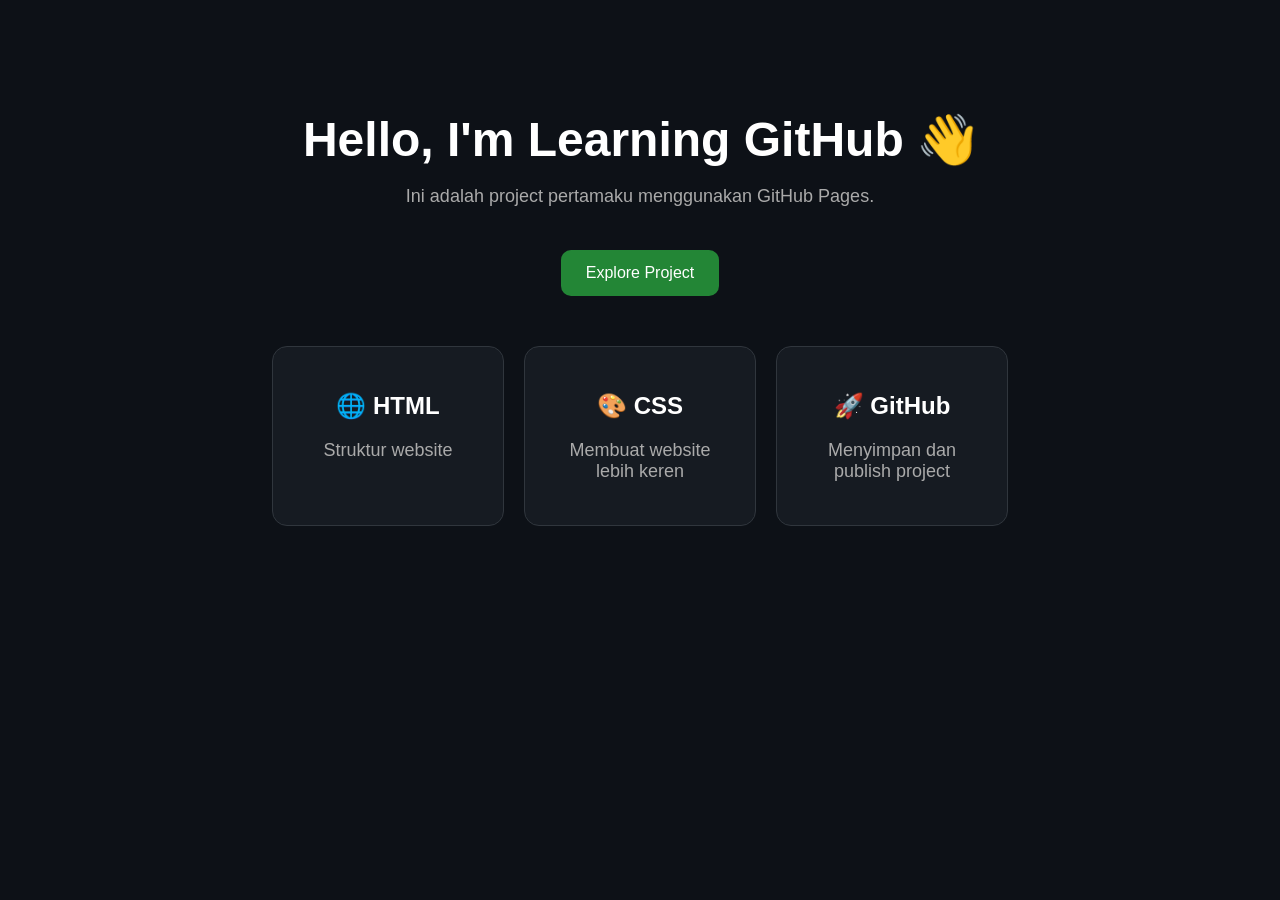
==== index.html @ aaffefe5 "Update index.html for improved content and structure" ====
<!DOCTYPE html>
<html lang="id">
<head>
    <meta charset="UTF-8">
    <meta name="viewport" content="width=device-width, initial-scale=1.0">

    <title>Learn GitHub</title>

    <link rel="stylesheet" href="style.css">
</head>

<body>

    <div class="container">

        <h1>Hello, I'm Learning GitHub 👋</h1>

        <p>
            Ini adalah project pertamaku menggunakan GitHub Pages.
        </p>

        <a href="#" class="button">
            Explore Project
        </a>

        <div class="cards">

            <div class="card">
                <h2>🌐 HTML</h2>
                <p>Struktur website</p>
            </div>

            <div class="card">
                <h2>🎨 CSS</h2>
                <p>Membuat website lebih keren</p>
            </div>

            <div class="card">
                <h2>🚀 GitHub</h2>
                <p>Menyimpan dan publish project</p>
            </div>

        </div>

    </div>

</body>
</html>
---- style.css ----
body {
    margin: 0;
    font-family: Arial, sans-serif;
    background: #0d1117;
    color: white;
    text-align: center;
}

.container {
    max-width: 800px;
    margin: auto;
    padding: 80px 20px;
}

h1 {
    font-size: 48px;
    margin-bottom: 10px;
}

p {
    color: #aaa;
    font-size: 18px;
}

.button {
    display: inline-block;
    margin-top: 25px;
    padding: 14px 25px;
    background: #238636;
    color: white;
    text-decoration: none;
    border-radius: 10px;
}

.cards {
    display: flex;
    justify-content: center;
    gap: 20px;
    margin-top: 50px;
    flex-wrap: wrap;
}

.card {
    background: #161b22;
    padding: 25px;
    border-radius: 15px;
    width: 180px;
    border: 1px solid #30363d;
}
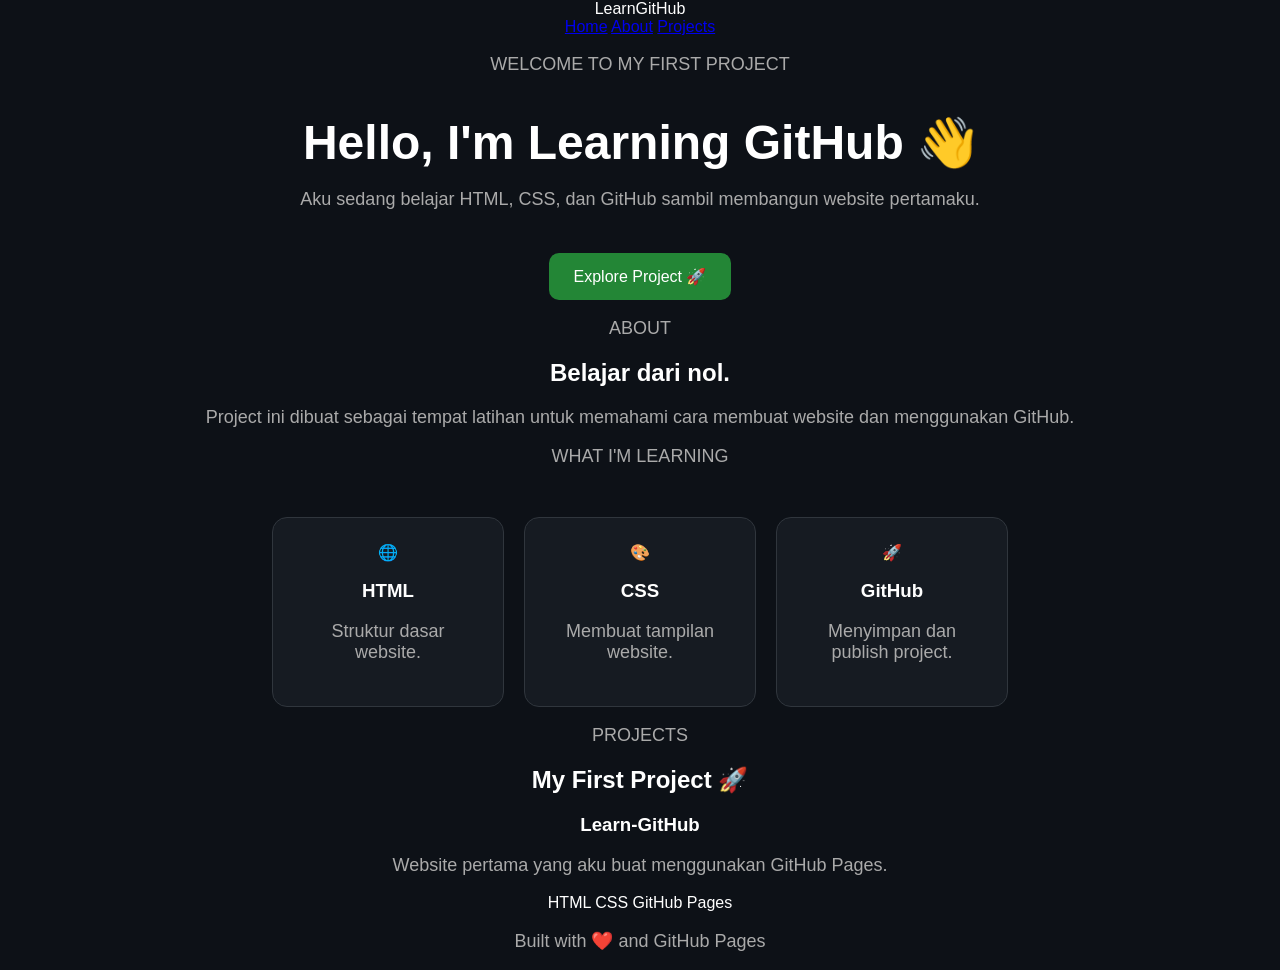
==== commit 61b675db: "Refactor index.html structure and content" ====
--- a/index.html
+++ b/index.html
@@ -1,5 +1,6 @@
 <!DOCTYPE html>
 <html lang="id">
+
 <head>
     <meta charset="UTF-8">
     <meta name="viewport" content="width=device-width, initial-scale=1.0">
@@ -11,38 +12,115 @@
 
 <body>
 
-    <div class="container">
+    <!-- NAVBAR -->
+    <nav>
+        <div class="logo">Learn<span>GitHub</span></div>
 
-        <h1>Hello, I'm Learning GitHub 👋</h1>
+        <div class="nav-links">
+            <a href="#home">Home</a>
+            <a href="#about">About</a>
+            <a href="#projects">Projects</a>
+        </div>
+    </nav>
+
+
+    <!-- HERO -->
+    <section id="home" class="hero">
+
+        <p class="small-title">WELCOME TO MY FIRST PROJECT</p>
+
+        <h1>
+            Hello, I'm Learning
+            <span>GitHub 👋</span>
+        </h1>
+
+        <p class="description">
+            Aku sedang belajar HTML, CSS, dan GitHub
+            sambil membangun website pertamaku.
+        </p>
+
+        <a href="#projects" class="button">
+            Explore Project 🚀
+        </a>
+
+    </section>
+
+
+    <!-- ABOUT -->
+    <section id="about" class="section">
+
+        <p class="small-title">ABOUT</p>
+
+        <h2>Belajar dari nol.</h2>
 
         <p>
-            Ini adalah project pertamaku menggunakan GitHub Pages.
+            Project ini dibuat sebagai tempat latihan
+            untuk memahami cara membuat website dan
+            menggunakan GitHub.
         </p>
 
-        <a href="#" class="button">
-            Explore Project
-        </a>
+    </section>
+
+
+    <!-- SKILLS -->
+    <section class="section">
+
+        <p class="small-title">WHAT I'M LEARNING</p>
 
         <div class="cards">
 
             <div class="card">
-                <h2>🌐 HTML</h2>
-                <p>Struktur website</p>
+                <div class="icon">🌐</div>
+                <h3>HTML</h3>
+                <p>Struktur dasar website.</p>
             </div>
 
             <div class="card">
-                <h2>🎨 CSS</h2>
-                <p>Membuat website lebih keren</p>
+                <div class="icon">🎨</div>
+                <h3>CSS</h3>
+                <p>Membuat tampilan website.</p>
             </div>
 
             <div class="card">
-                <h2>🚀 GitHub</h2>
-                <p>Menyimpan dan publish project</p>
+                <div class="icon">🚀</div>
+                <h3>GitHub</h3>
+                <p>Menyimpan dan publish project.</p>
             </div>
 
         </div>
 
-    </div>
+    </section>
+
+
+    <!-- PROJECTS -->
+    <section id="projects" class="section">
+
+        <p class="small-title">PROJECTS</p>
+
+        <h2>My First Project 🚀</h2>
+
+        <div class="project-card">
+
+            <h3>Learn-GitHub</h3>
+
+            <p>
+                Website pertama yang aku buat
+                menggunakan GitHub Pages.
+            </p>
+
+            <span>HTML</span>
+            <span>CSS</span>
+            <span>GitHub Pages</span>
+
+        </div>
+
+    </section>
+
+
+    <!-- FOOTER -->
+    <footer>
+        <p>Built with ❤️ and GitHub Pages</p>
+    </footer>
 
 </body>
 </html>
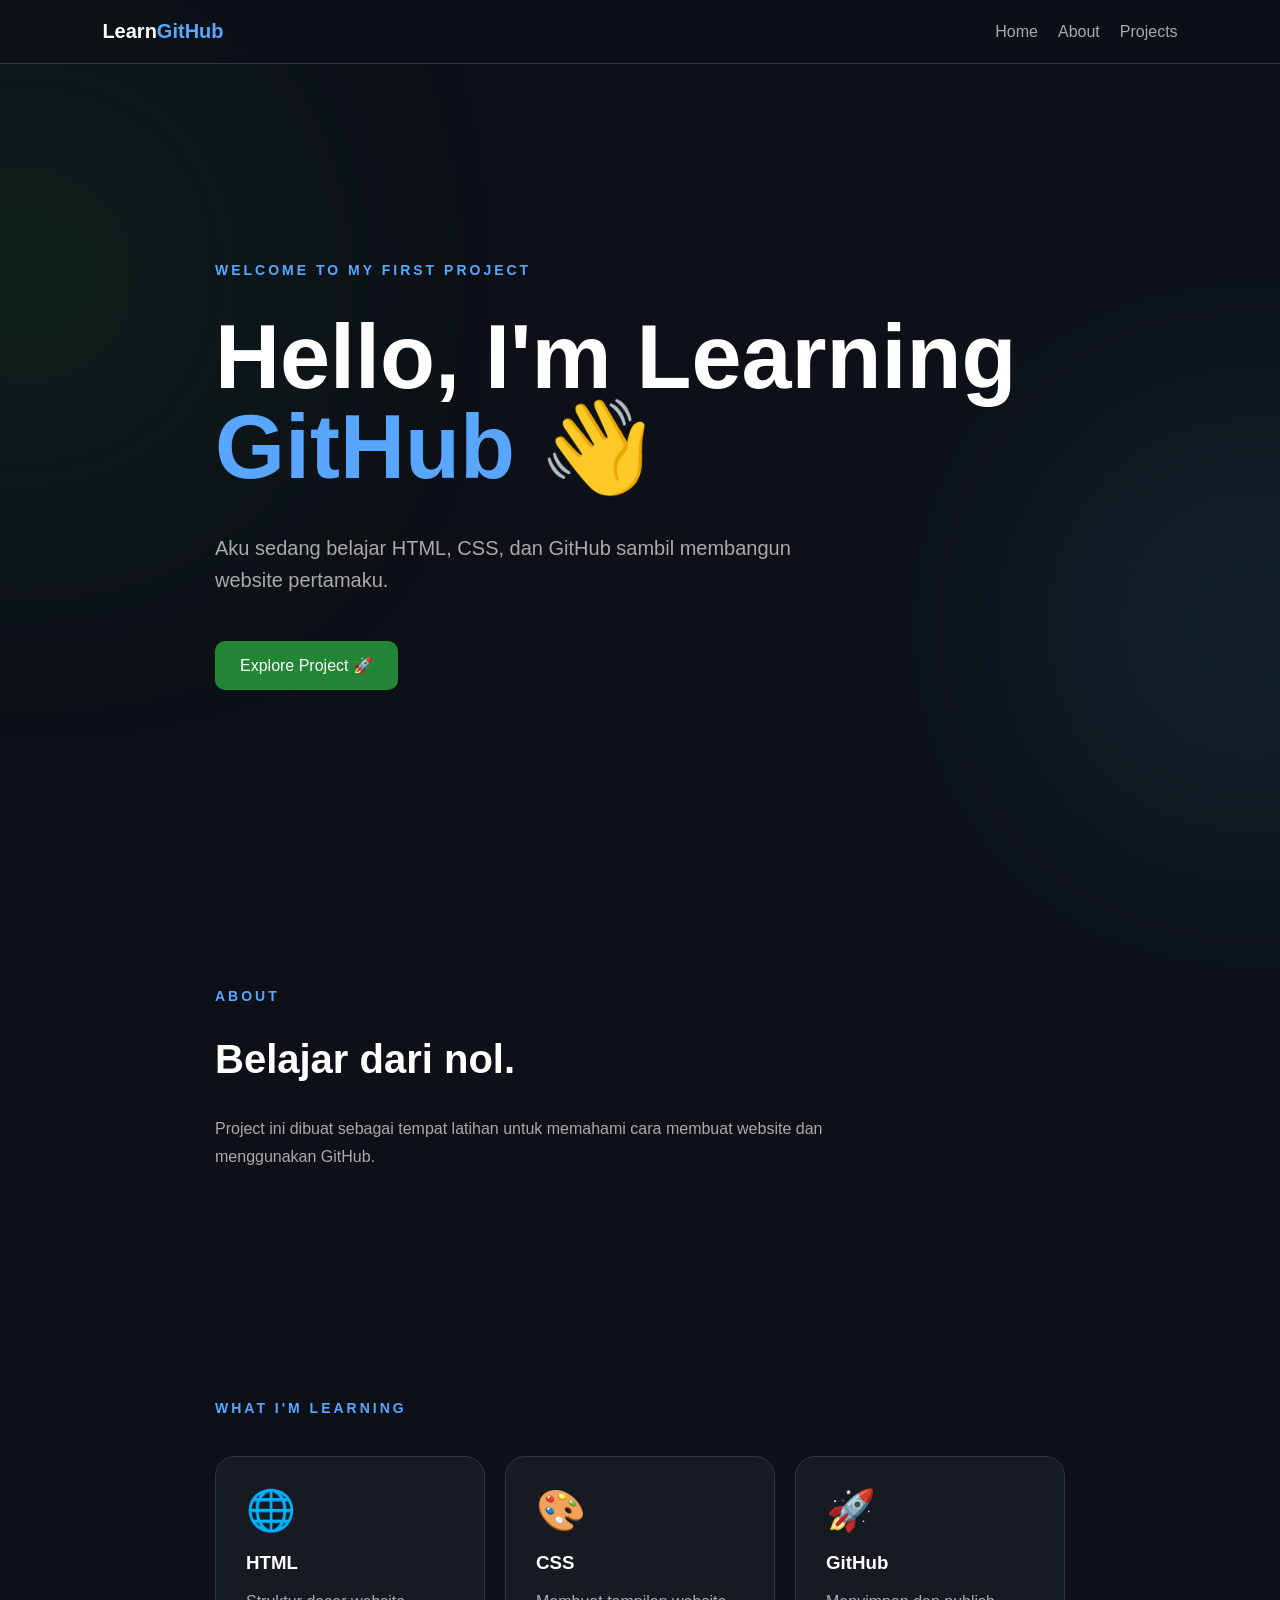
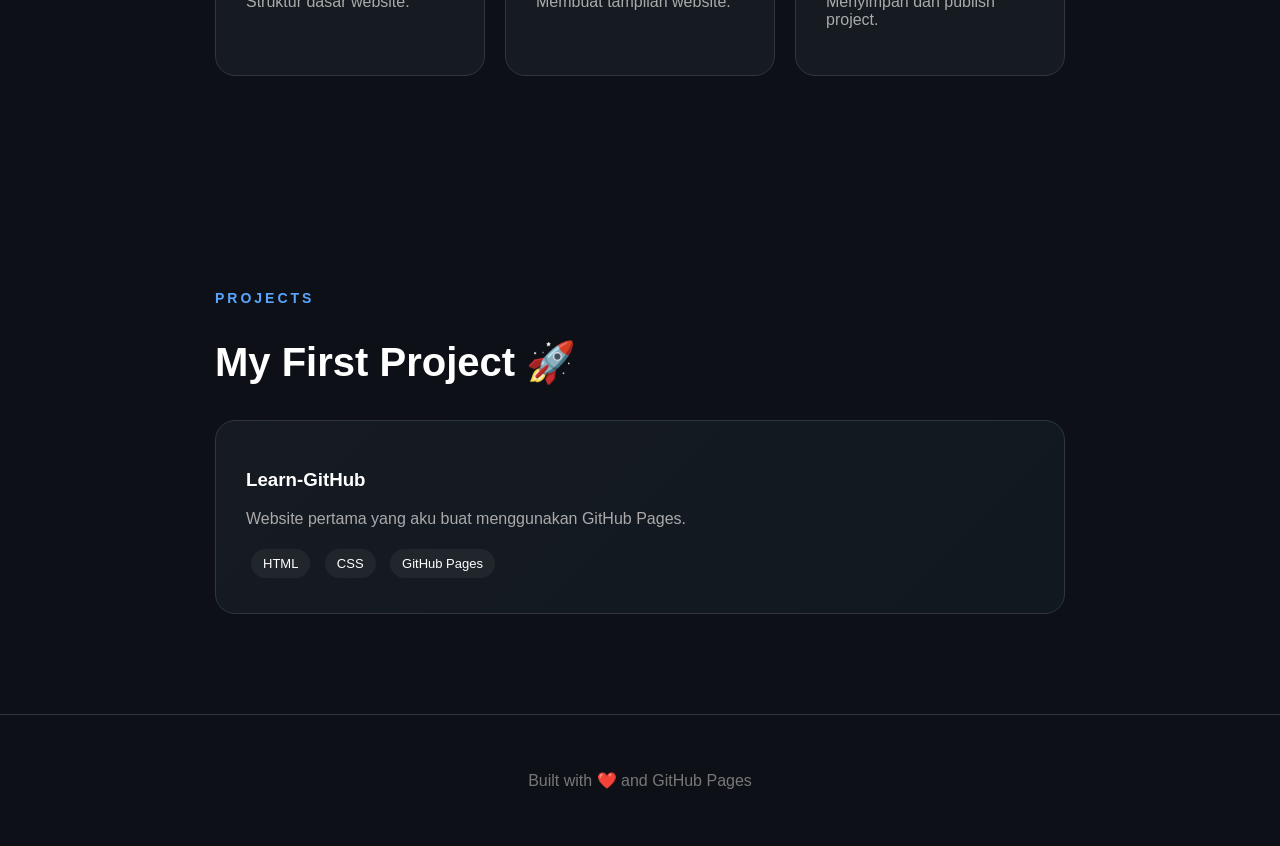
==== commit 14019c09: "Add version query parameter to stylesheet link" ====
--- a/index.html
+++ b/index.html
@@ -7,7 +7,7 @@
 
     <title>Learn GitHub</title>
 
-    <link rel="stylesheet" href="style.css">
+<link rel="stylesheet" href="style.css?v=3">
 </head>
 
 <body>
--- a/style.css
+++ b/style.css
@@ -1,49 +1,298 @@
+* {
+    box-sizing: border-box;
+    scroll-behavior: smooth;
+}
+
+html {
+    scroll-behavior: smooth;
+}
+
 body {
     margin: 0;
     font-family: Arial, sans-serif;
     background: #0d1117;
     color: white;
-    text-align: center;
-}
-
-.container {
-    max-width: 800px;
+    overflow-x: hidden;
+}
+
+/* BACKGROUND GLOW */
+
+body::before {
+    content: "";
+    position: fixed;
+    width: 350px;
+    height: 350px;
+    top: 100px;
+    left: -150px;
+    background: #238636;
+    border-radius: 50%;
+    filter: blur(140px);
+    opacity: 0.25;
+    z-index: -1;
+}
+
+body::after {
+    content: "";
+    position: fixed;
+    width: 350px;
+    height: 350px;
+    right: -150px;
+    bottom: 100px;
+    background: #58a6ff;
+    border-radius: 50%;
+    filter: blur(140px);
+    opacity: 0.2;
+    z-index: -1;
+}
+
+/* NAVBAR */
+
+nav {
+    position: sticky;
+    top: 0;
+    z-index: 10;
+
+    display: flex;
+    justify-content: space-between;
+    align-items: center;
+
+    padding: 20px 8%;
+
+    background: rgba(13, 17, 23, 0.9);
+    backdrop-filter: blur(10px);
+
+    border-bottom: 1px solid #30363d;
+}
+
+.logo {
+    font-size: 20px;
+    font-weight: bold;
+}
+
+.logo span {
+    color: #58a6ff;
+}
+
+.nav-links {
+    display: flex;
+    gap: 20px;
+}
+
+.nav-links a {
+    color: #aaa;
+    text-decoration: none;
+    font-size: 16px;
+    font-weight: 500;
+    transition: 0.3s;
+}
+
+.nav-links a:hover {
+    color: #58a6ff;
+}
+
+/* HERO */
+
+.hero {
+    min-height: 90vh;
+    display: flex;
+    flex-direction: column;
+    justify-content: center;
+
+    max-width: 900px;
     margin: auto;
-    padding: 80px 20px;
-}
-
-h1 {
-    font-size: 48px;
-    margin-bottom: 10px;
-}
-
-p {
-    color: #aaa;
-    font-size: 18px;
-}
+
+    padding: 80px 25px;
+
+    animation: fadeUp 1.2s ease;
+}
+
+.small-title {
+    color: #58a6ff;
+    font-size: 14px;
+    letter-spacing: 3px;
+    font-weight: bold;
+}
+
+.hero h1 {
+    font-size: clamp(45px, 10vw, 90px);
+    line-height: 1;
+    margin: 20px 0;
+}
+
+.hero h1 span {
+    display: block;
+    color: #58a6ff;
+}
+
+.description {
+    color: #aaa;
+    font-size: 20px;
+    max-width: 600px;
+    line-height: 1.6;
+}
+
+/* BUTTON */
 
 .button {
     display: inline-block;
+    width: fit-content;
+
     margin-top: 25px;
-    padding: 14px 25px;
+    padding: 15px 25px;
+
     background: #238636;
     color: white;
+
     text-decoration: none;
     border-radius: 10px;
-}
+
+    transition: 0.3s;
+}
+
+.button:hover {
+    transform: translateY(-5px) scale(1.03);
+    background: #2ea043;
+    box-shadow: 0 10px 30px rgba(46, 160, 67, 0.35);
+}
+
+/* SECTION */
+
+.section {
+    max-width: 900px;
+    margin: auto;
+    padding: 100px 25px;
+}
+
+.section h2 {
+    font-size: 40px;
+}
+
+.section > p:not(.small-title) {
+    color: #aaa;
+    line-height: 1.7;
+    max-width: 650px;
+}
+
+/* CARDS */
 
 .cards {
-    display: flex;
-    justify-content: center;
+    display: grid;
+    grid-template-columns: repeat(auto-fit, minmax(200px, 1fr));
     gap: 20px;
-    margin-top: 50px;
-    flex-wrap: wrap;
+    margin-top: 40px;
 }
 
 .card {
+    padding: 30px;
+
     background: #161b22;
-    padding: 25px;
-    border-radius: 15px;
-    width: 180px;
+
     border: 1px solid #30363d;
-}
+    border-radius: 20px;
+
+    transition: 0.3s;
+}
+
+.card:hover {
+    transform: translateY(-10px) scale(1.02);
+    border-color: #58a6ff;
+    box-shadow: 0 15px 40px rgba(88, 166, 255, 0.15);
+}
+
+.icon {
+    font-size: 40px;
+}
+
+.card p {
+    color: #aaa;
+}
+
+/* PROJECT */
+
+.project-card {
+    margin-top: 30px;
+    padding: 30px;
+
+    background: linear-gradient(
+        135deg,
+        #161b22,
+        #111820
+    );
+
+    border: 1px solid #30363d;
+    border-radius: 20px;
+}
+
+.project-card p {
+    color: #aaa;
+}
+
+.project-card span {
+    display: inline-block;
+
+    margin: 5px;
+    padding: 7px 12px;
+
+    background: #21262d;
+
+    border-radius: 20px;
+
+    font-size: 13px;
+}
+
+/* FOOTER */
+
+footer {
+    text-align: center;
+    padding: 40px 20px;
+
+    border-top: 1px solid #30363d;
+
+    color: #777;
+}
+
+/* ANIMATION */
+
+@keyframes fadeUp {
+    from {
+        opacity: 0;
+        transform: translateY(30px);
+    }
+
+    to {
+        opacity: 1;
+        transform: translateY(0);
+    }
+}
+
+/* MOBILE */
+
+@media (max-width: 600px) {
+
+    nav {
+        padding: 18px 20px;
+        flex-direction: column;
+        gap: 10px;
+    }
+
+    .hero {
+        min-height: 80vh;
+        padding: 60px 20px;
+    }
+
+    .hero h1 {
+        font-size: 48px;
+    }
+
+    .description {
+        font-size: 18px;
+    }
+
+    .section {
+        padding: 70px 20px;
+    }
+
+    .section h2 {
+        font-size: 32px;
+    }
+    }
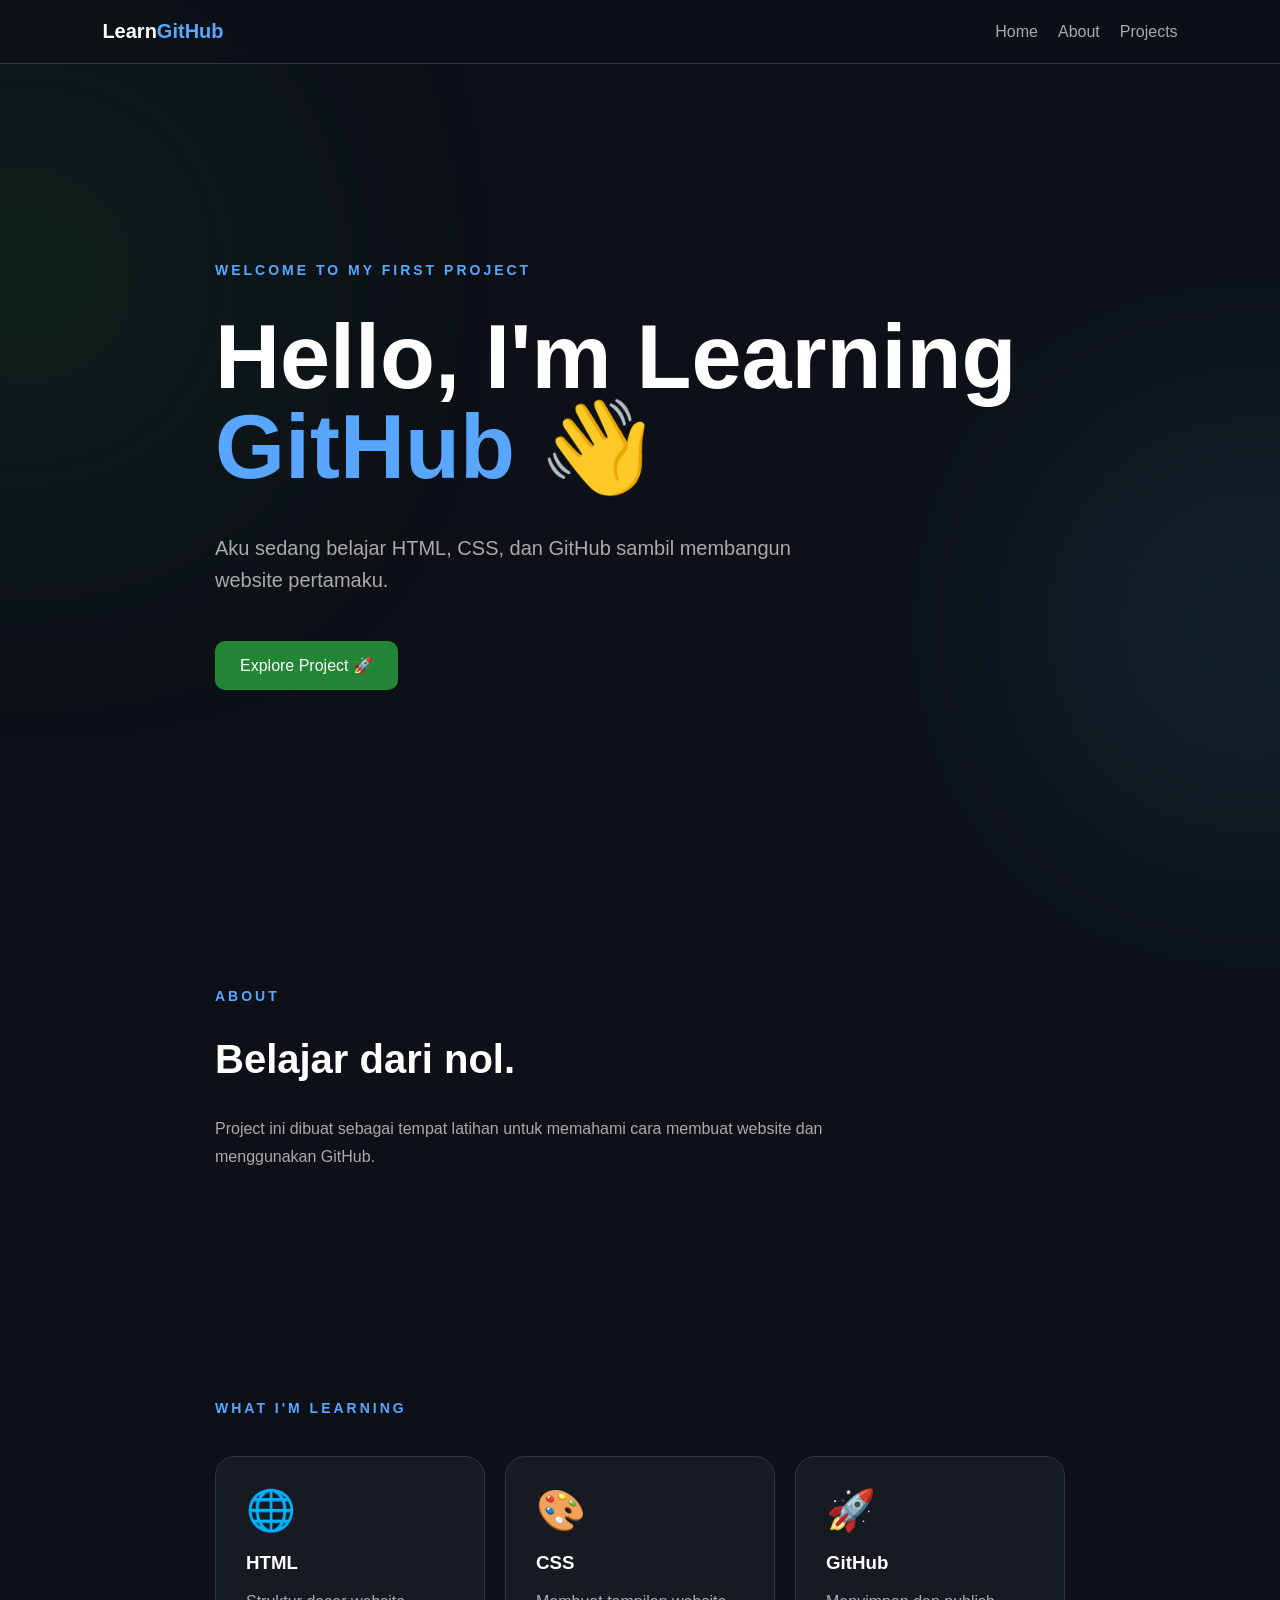
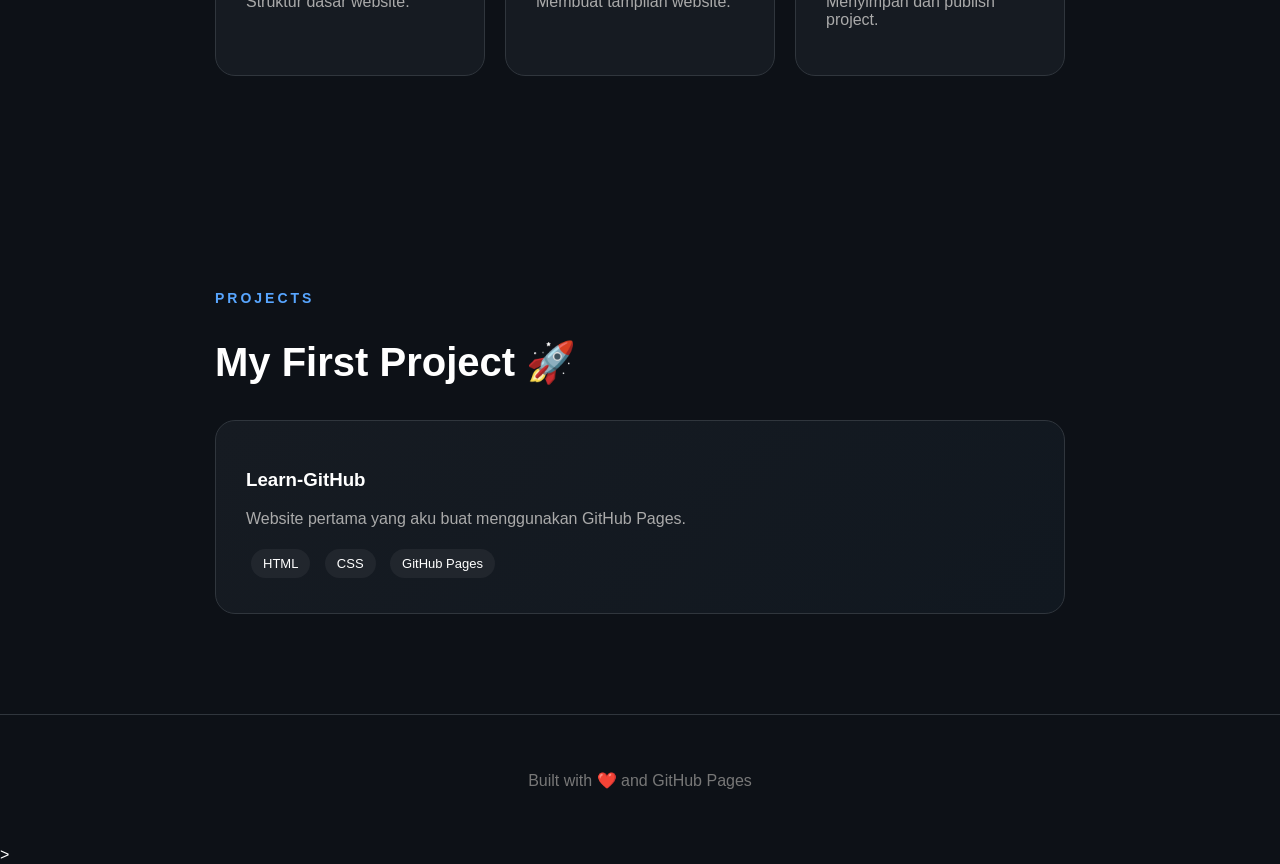
==== commit a85df9b7: "Add script tag for external JavaScript file" ====
--- a/index.html
+++ b/index.html
@@ -122,5 +122,6 @@
         <p>Built with ❤️ and GitHub Pages</p>
     </footer>
 
+<script src="script.js"></script>
 </body>
-</html>
+</html>>
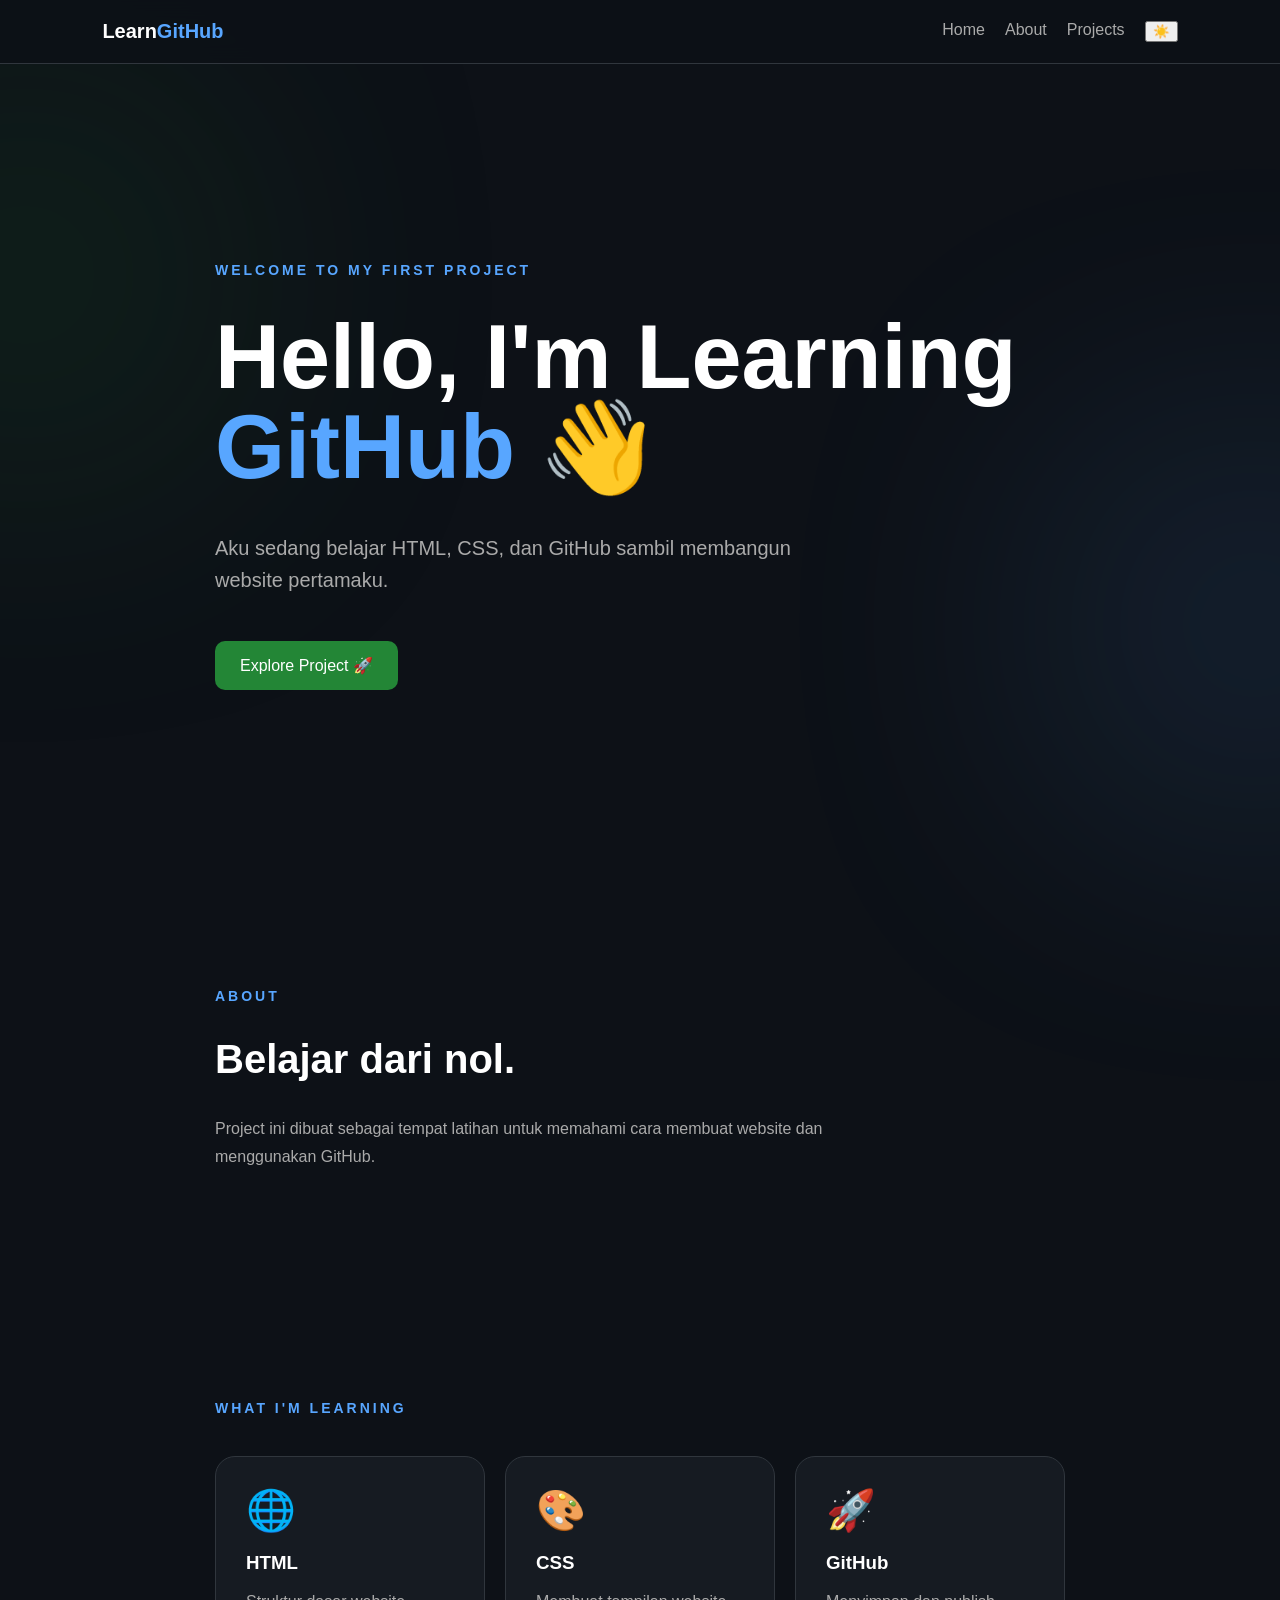
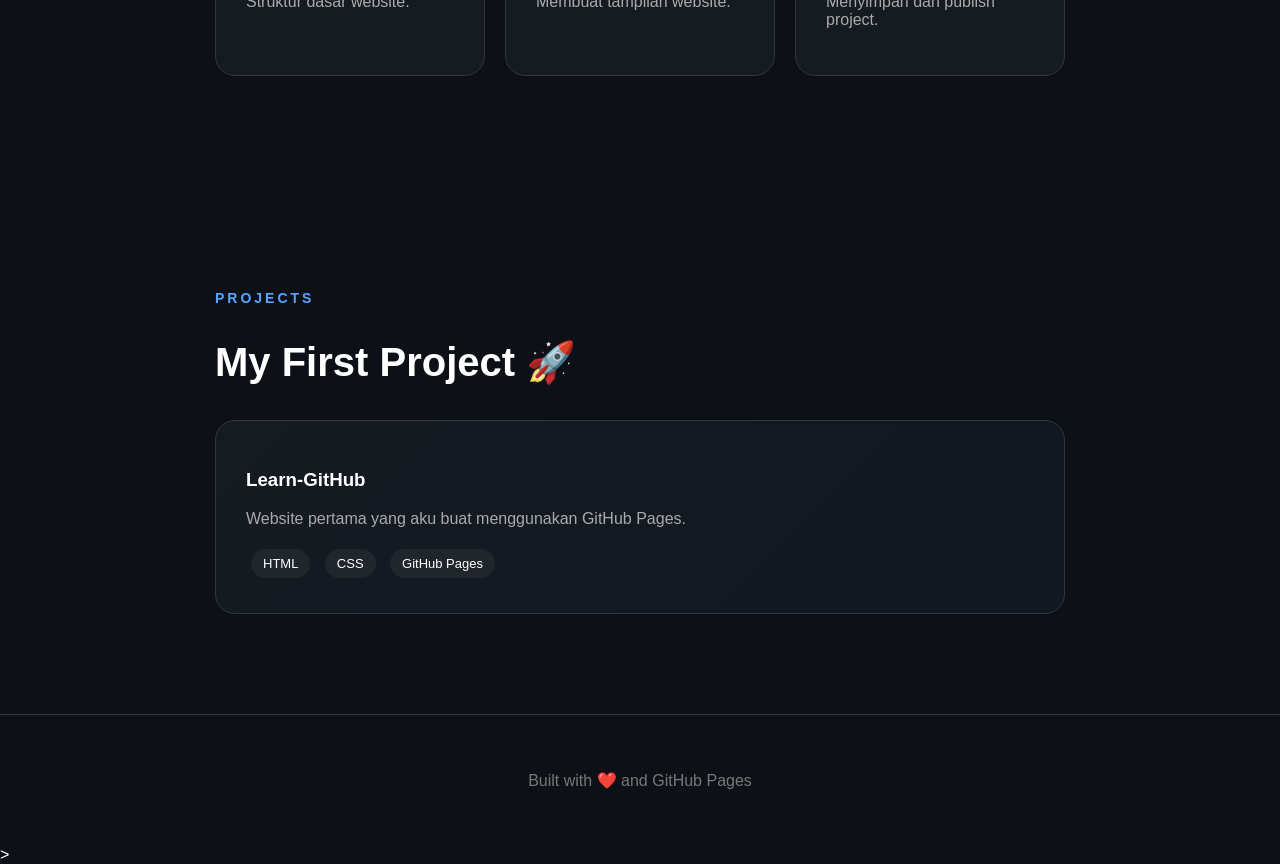
==== commit 54054bc1: "Add theme toggle button to navigation Added theme toggle button to navigation links." ====
--- a/index.html
+++ b/index.html
@@ -17,9 +17,10 @@
         <div class="logo">Learn<span>GitHub</span></div>
 
         <div class="nav-links">
-            <a href="#home">Home</a>
-            <a href="#about">About</a>
-            <a href="#projects">Projects</a>
+<a href="#home">Home</a>
+<a href="#about">About</a>
+<a href="#projects">Projects</a>
+<button id="theme-toggle">☀️</button>
         </div>
     </nav>
 
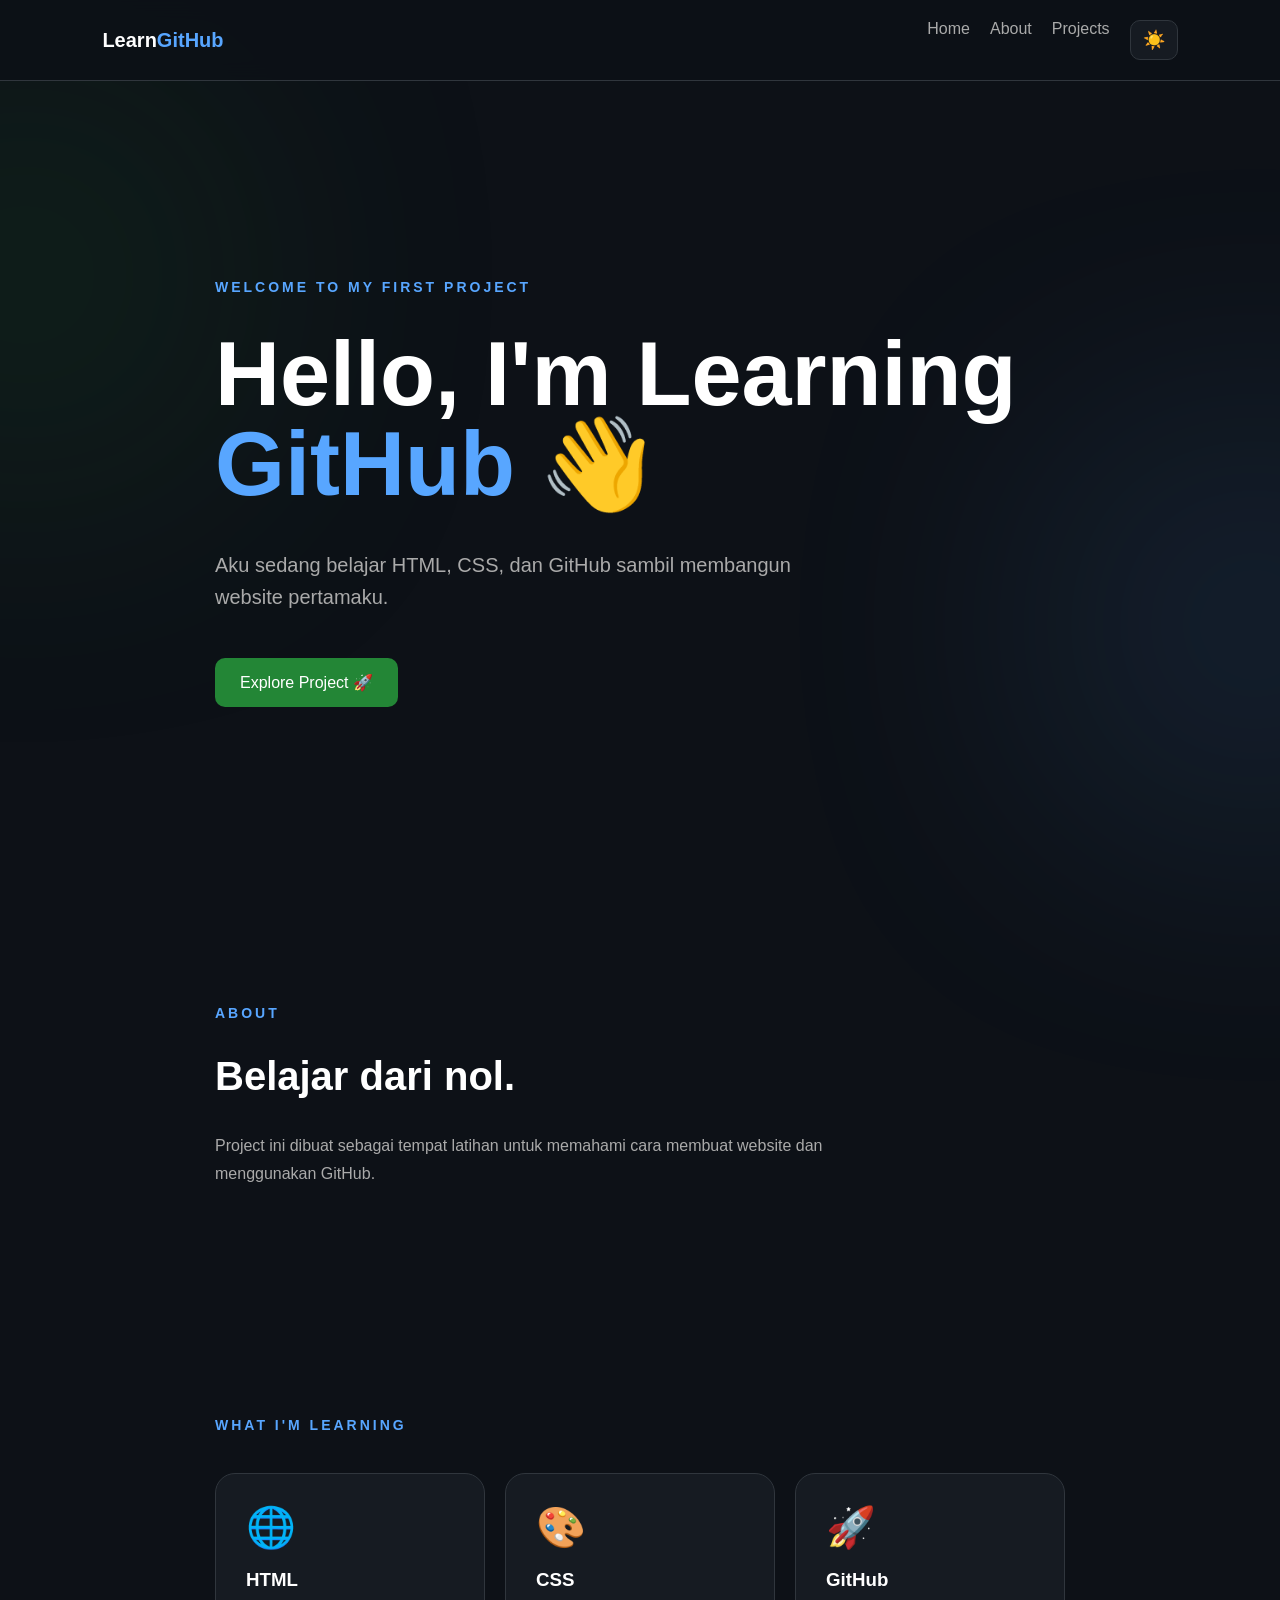
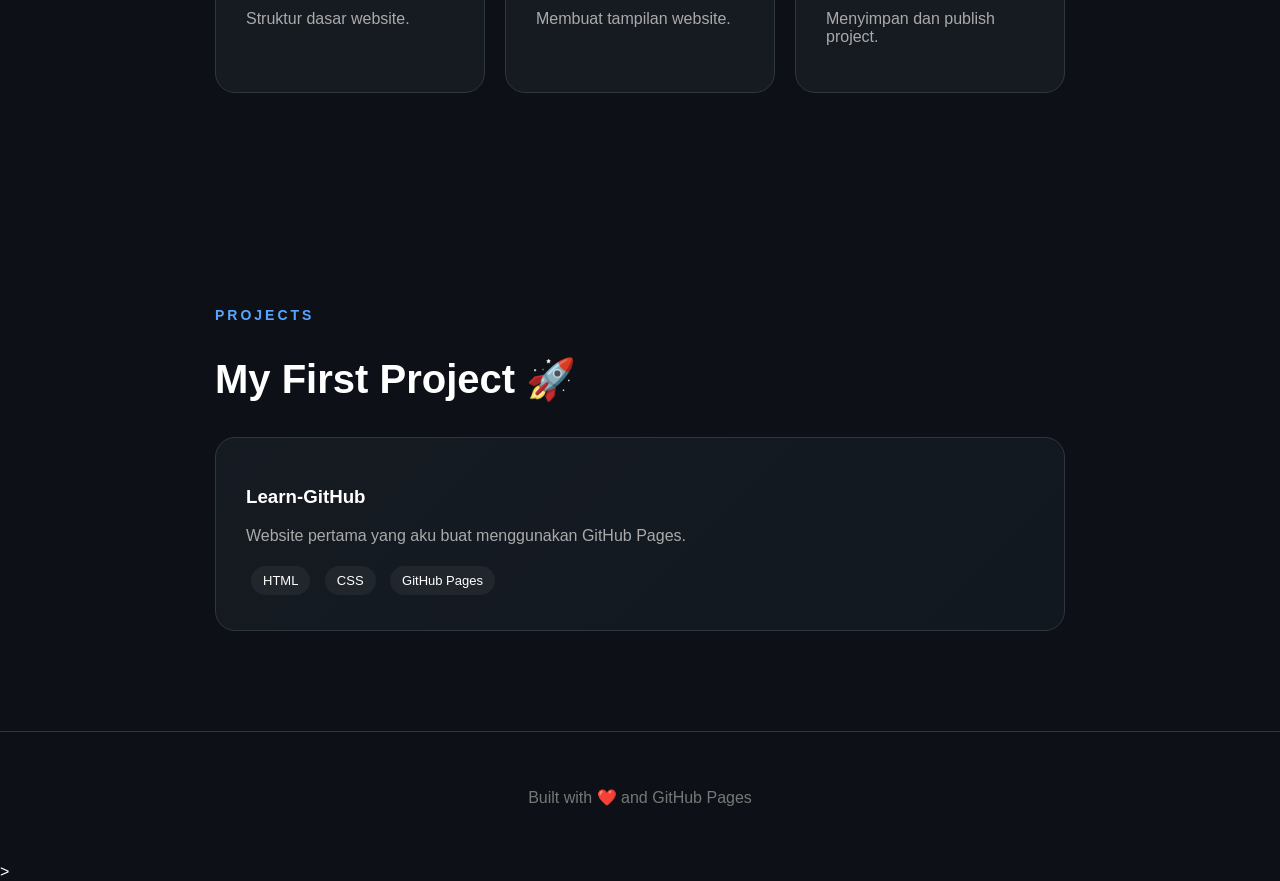
==== commit e866e653: "Update script tag to include version query parameter" ====
--- a/index.html
+++ b/index.html
@@ -123,6 +123,6 @@
         <p>Built with ❤️ and GitHub Pages</p>
     </footer>
 
-<script src="script.js"></script>
+<script src="script.js?v=2"></script>
 </body>
 </html>>
--- a/style.css
+++ b/style.css
@@ -296,3 +296,69 @@
         font-size: 32px;
     }
     }
+
+/* THEME TOGGLE */
+
+#theme-toggle {
+    border: 1px solid #30363d;
+    background: #161b22;
+    color: white;
+    border-radius: 10px;
+    padding: 8px 12px;
+    font-size: 18px;
+    cursor: pointer;
+    transition: 0.3s;
+}
+
+#theme-toggle:hover {
+    transform: scale(1.08);
+}
+
+/* LIGHT MODE */
+
+body.light-mode {
+    background: #f6f8fa;
+    color: #24292f;
+}
+
+body.light-mode nav {
+    background: rgba(246, 248, 250, 0.9);
+    border-bottom: 1px solid #d0d7de;
+}
+
+body.light-mode .nav-links a {
+    color: #57606a;
+}
+
+body.light-mode .nav-links a:hover {
+    color: #0969da;
+}
+
+body.light-mode .hero h1 span,
+body.light-mode .small-title {
+    color: #0969da;
+}
+
+body.light-mode .description,
+body.light-mode .section > p:not(.small-title),
+body.light-mode .card p,
+body.light-mode .project-card p {
+    color: #57606a;
+}
+
+body.light-mode .card,
+body.light-mode .project-card {
+    background: #ffffff;
+    border-color: #d0d7de;
+}
+
+body.light-mode footer {
+    border-color: #d0d7de;
+    color: #57606a;
+}
+
+body.light-mode #theme-toggle {
+    background: #ffffff;
+    color: #24292f;
+    border-color: #d0d7de;
+}
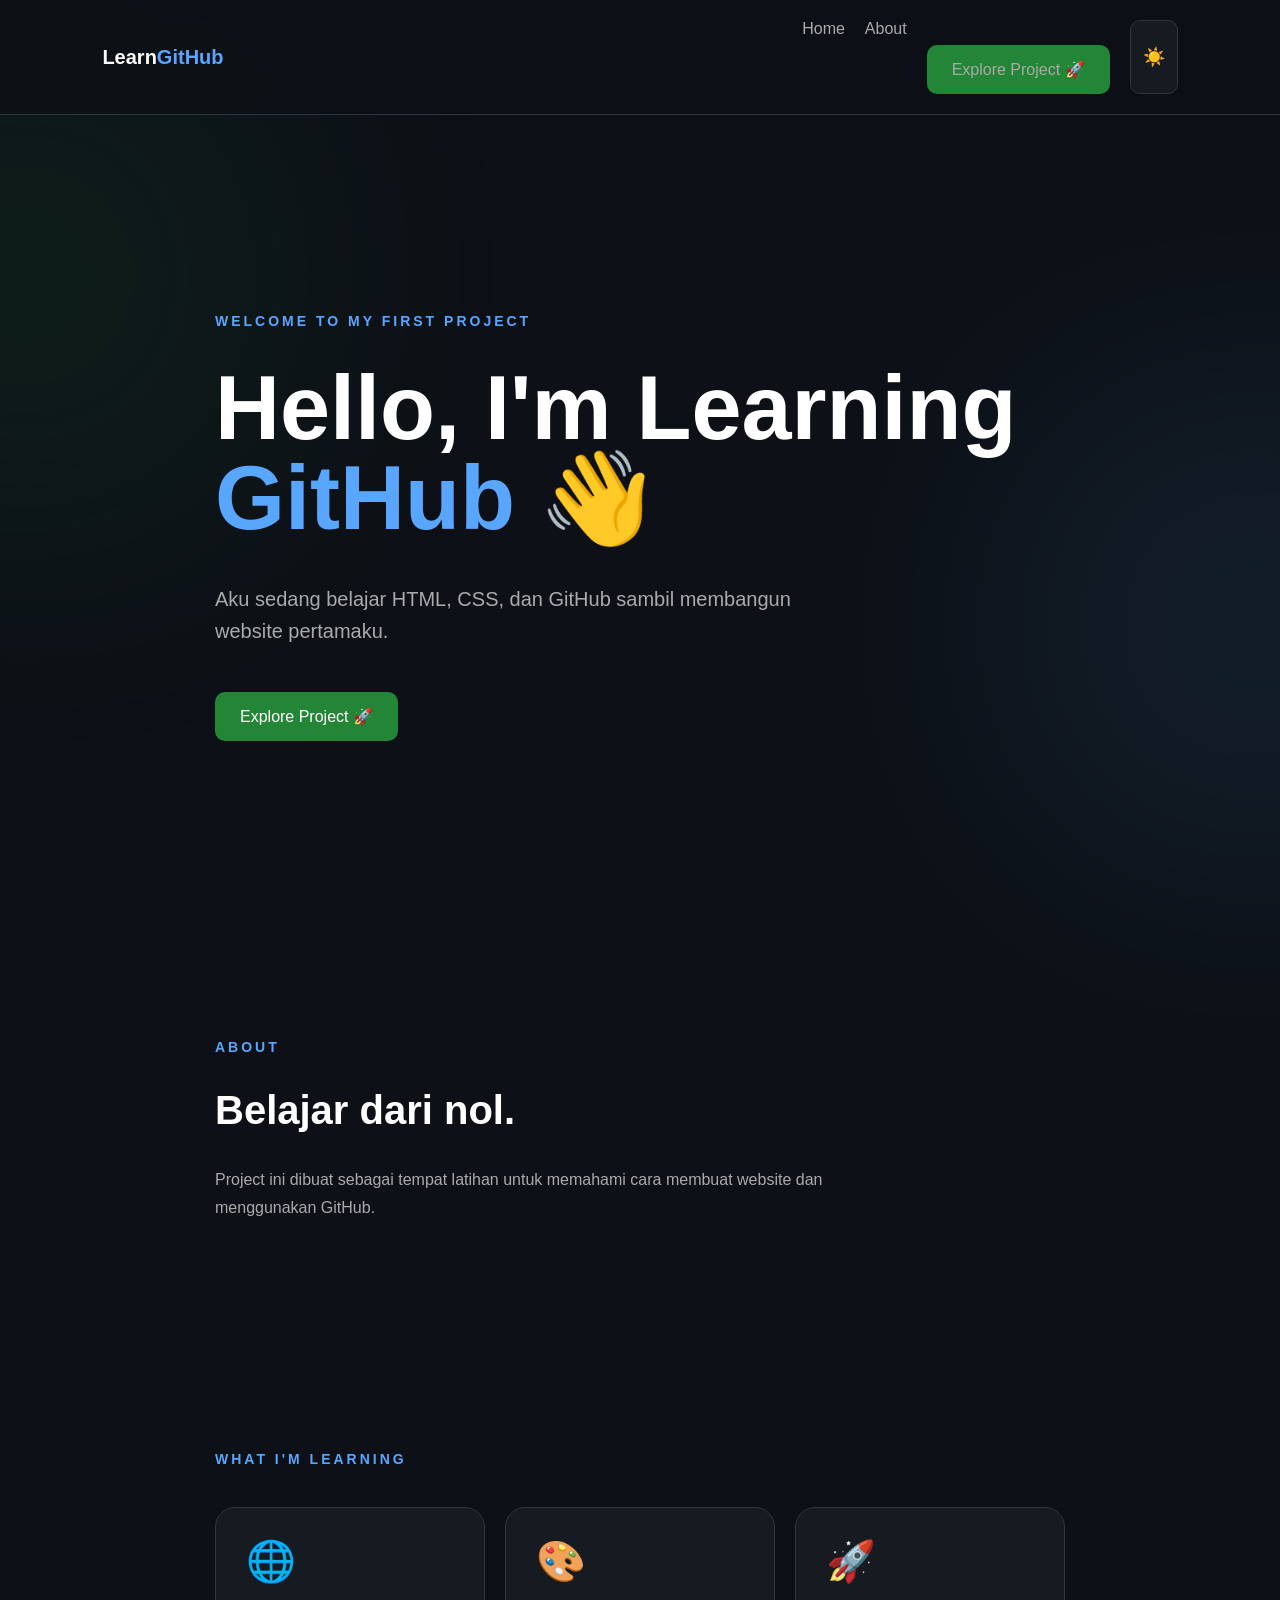
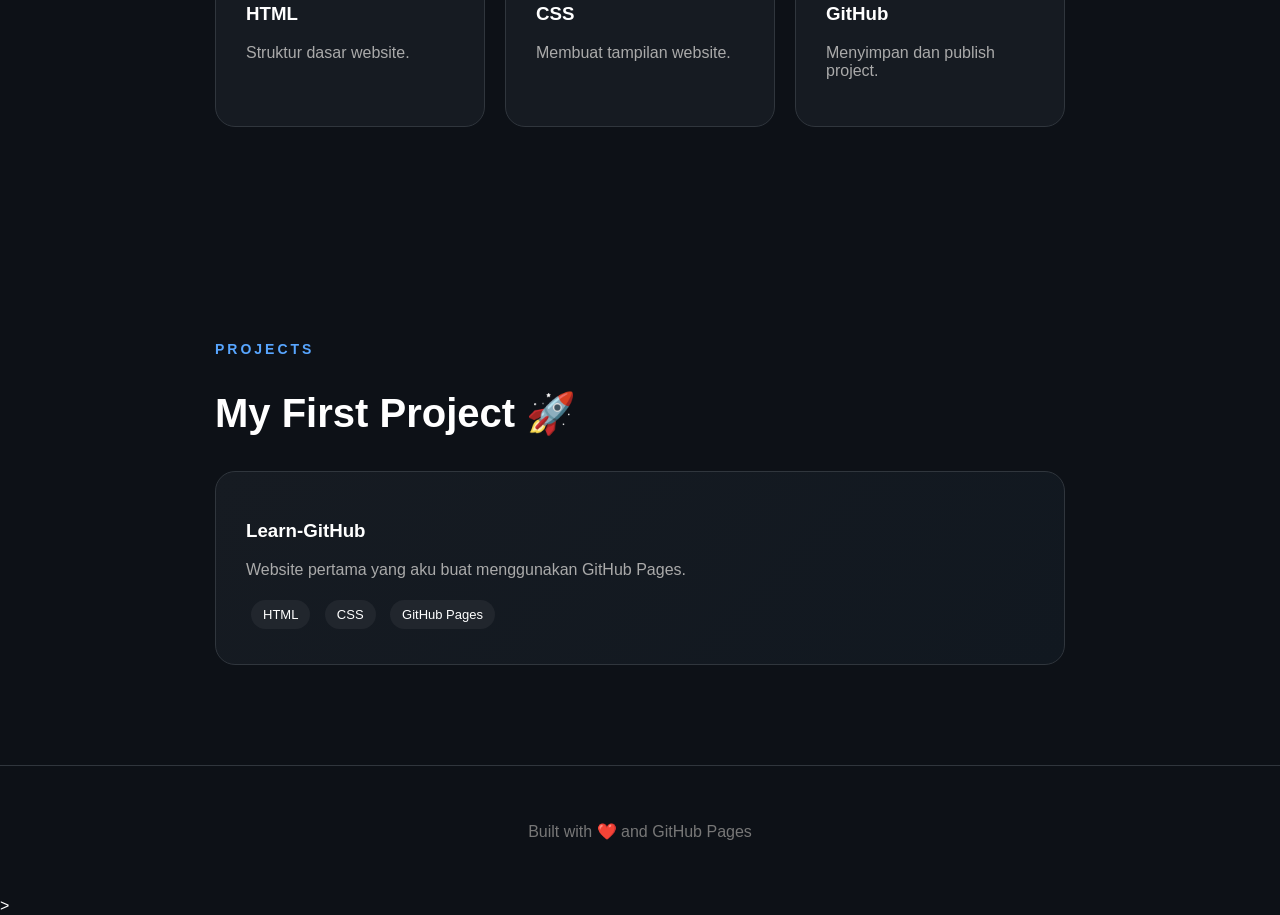
==== commit ac0dc976: "Update navigation links in index.html Replaced 'Projects' link with a button to explore projects." ====
--- a/index.html
+++ b/index.html
@@ -19,7 +19,9 @@
         <div class="nav-links">
 <a href="#home">Home</a>
 <a href="#about">About</a>
-<a href="#projects">Projects</a>
+<a href="./projects.html" class="button">
+    Explore Project 🚀
+</a>
 <button id="theme-toggle">☀️</button>
         </div>
     </nav>
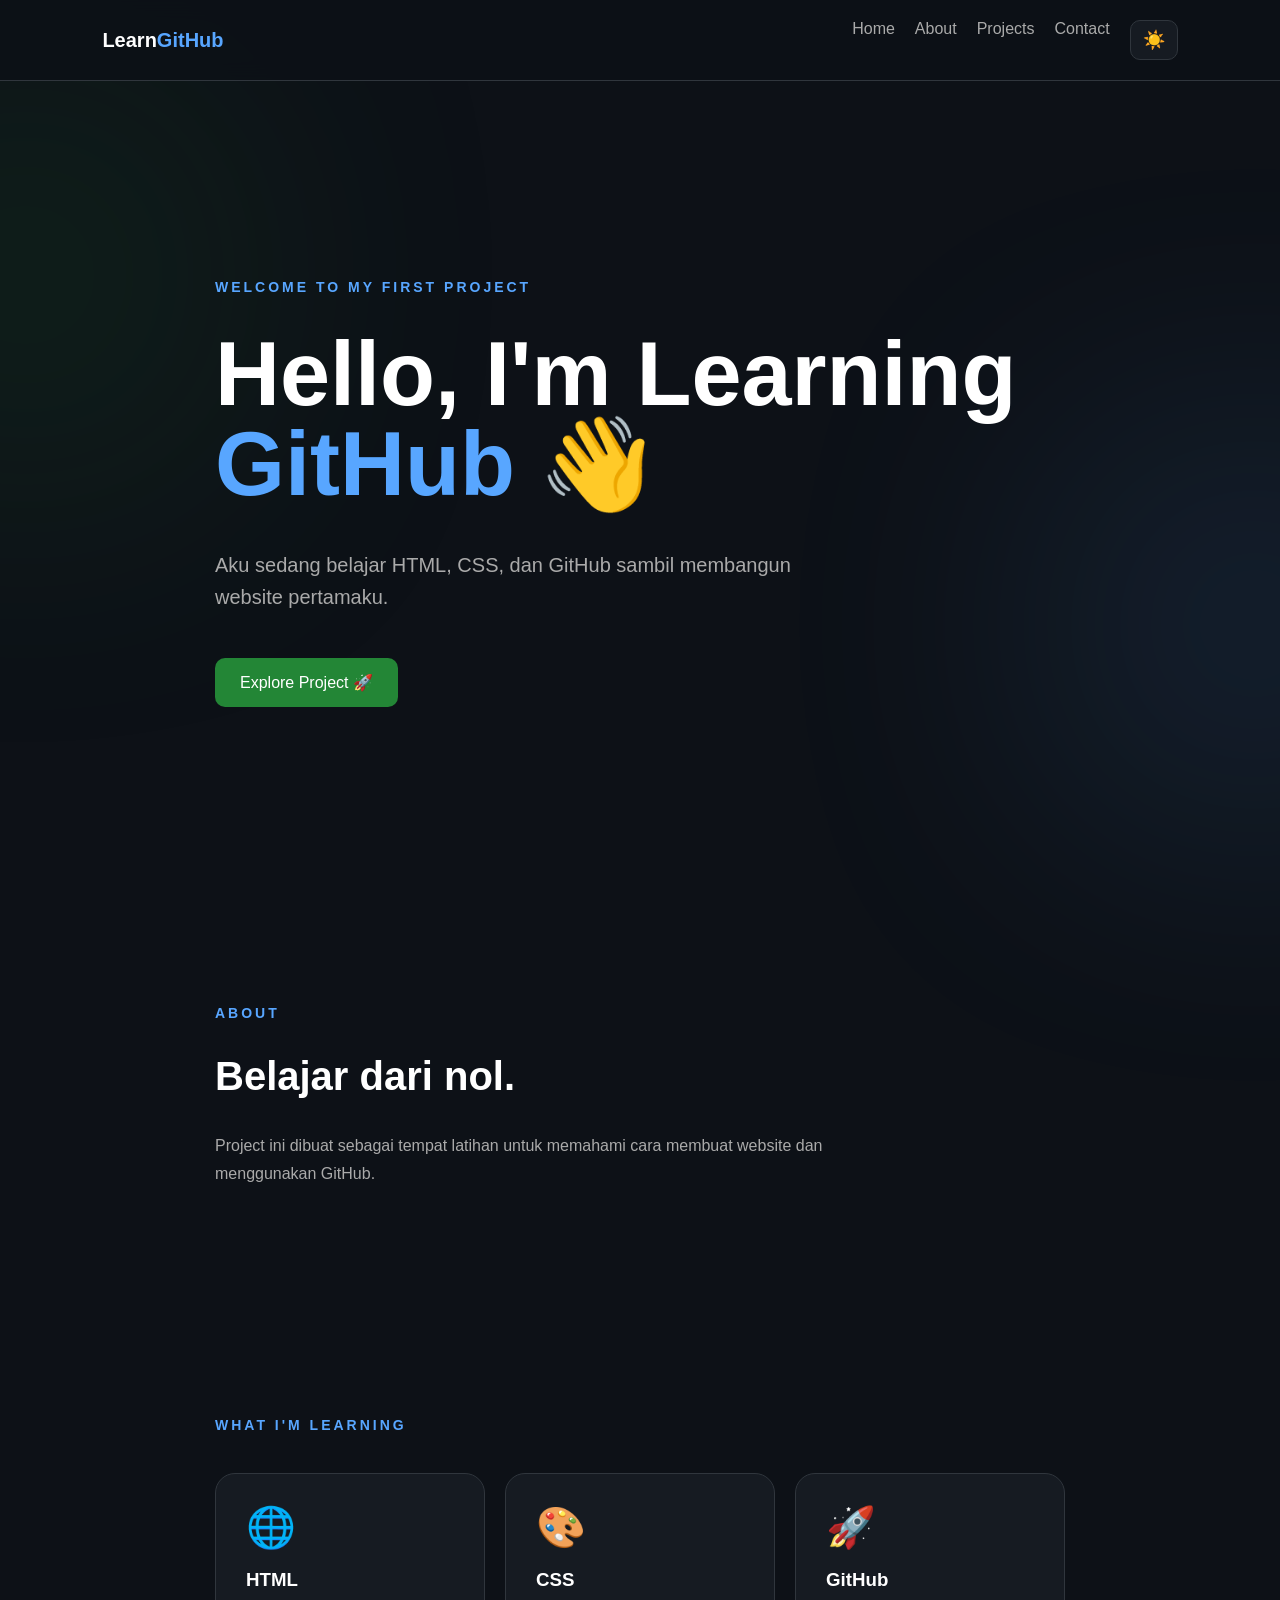
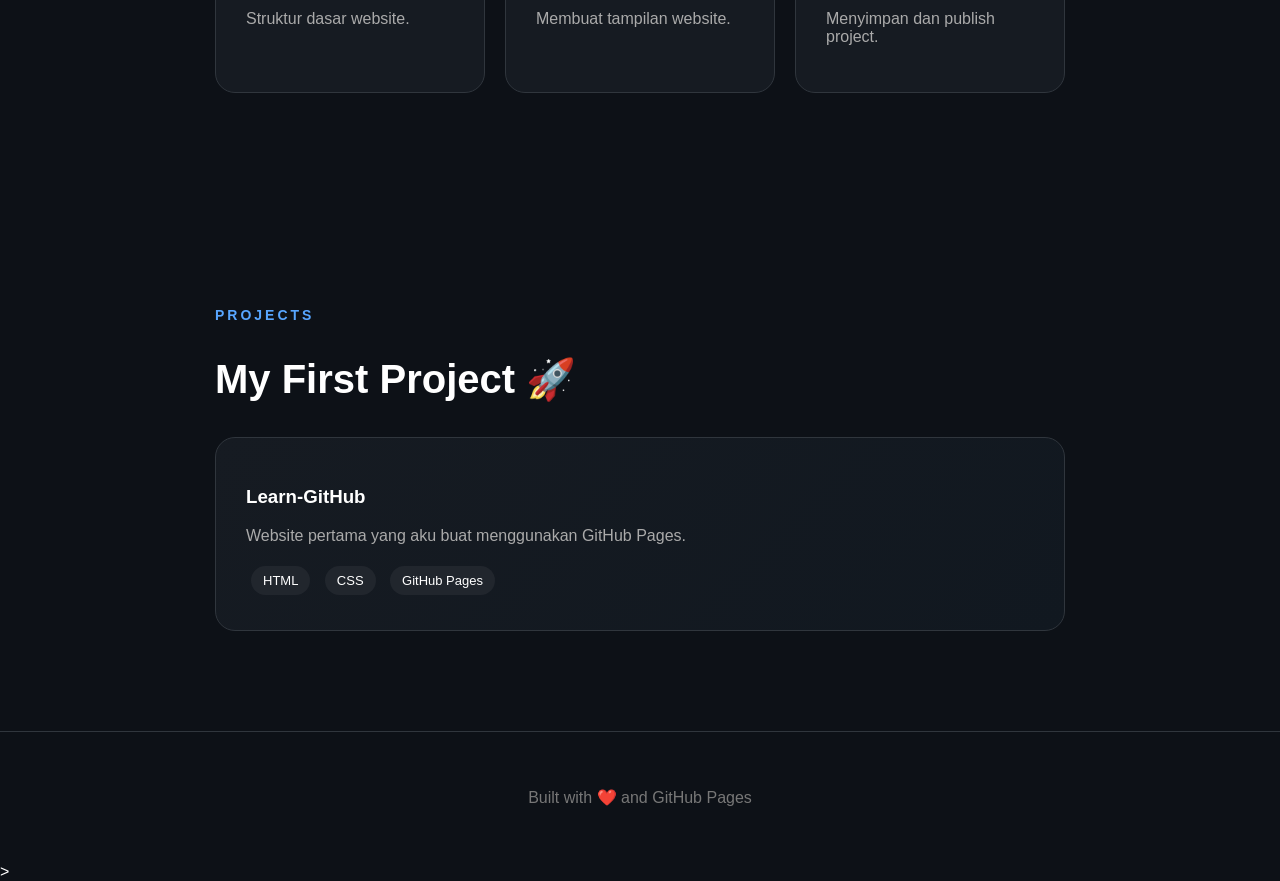
==== commit b669d644: "Revamp navbar with additional links and structure" ====
--- a/index.html
+++ b/index.html
@@ -13,18 +13,28 @@
 <body>
 
     <!-- NAVBAR -->
-    <nav>
-        <div class="logo">Learn<span>GitHub</span></div>
 
-        <div class="nav-links">
-<a href="#home">Home</a>
-<a href="#about">About</a>
-<a href="./projects.html" class="button">
-    Explore Project 🚀
-</a>
-<button id="theme-toggle">☀️</button>
-        </div>
-    </nav>
+<nav>
+
+    <div class="logo">
+        Learn<span>GitHub</span>
+    </div>
+
+    <div class="nav-links">
+
+        <a href="#home">Home</a>
+
+        <a href="#about">About</a>
+
+        <a href="./projects.html">Projects</a>
+
+        <a href="./contact.html">Contact</a>
+
+        <button id="theme-toggle">☀️</button>
+
+    </div>
+
+</nav>
 
 
     <!-- HERO -->
--- a/style.css
+++ b/style.css
@@ -362,3 +362,55 @@
     color: #24292f;
     border-color: #d0d7de;
 }
+
+/* CONTACT FORM */
+
+.contact-form {
+    max-width: 650px;
+    margin-top: 40px;
+    display: flex;
+    flex-direction: column;
+    gap: 12px;
+}
+
+.contact-form label {
+    color: #58a6ff;
+    font-weight: bold;
+    margin-top: 10px;
+}
+
+.contact-form input,
+.contact-form textarea {
+    width: 100%;
+    padding: 15px;
+    border: 1px solid #30363d;
+    border-radius: 12px;
+    background: #161b22;
+    color: white;
+    font-family: Arial, sans-serif;
+    font-size: 16px;
+    outline: none;
+    transition: 0.3s;
+}
+
+.contact-form textarea {
+    resize: vertical;
+}
+
+.contact-form input:focus,
+.contact-form textarea:focus {
+    border-color: #58a6ff;
+    box-shadow: 0 0 0 3px rgba(88, 166, 255, 0.12);
+}
+
+.contact-form input::placeholder,
+.contact-form textarea::placeholder {
+    color: #777;
+}
+
+.contact-form .button {
+    border: none;
+    cursor: pointer;
+    font-size: 16px;
+    margin-top: 15px;
+}
